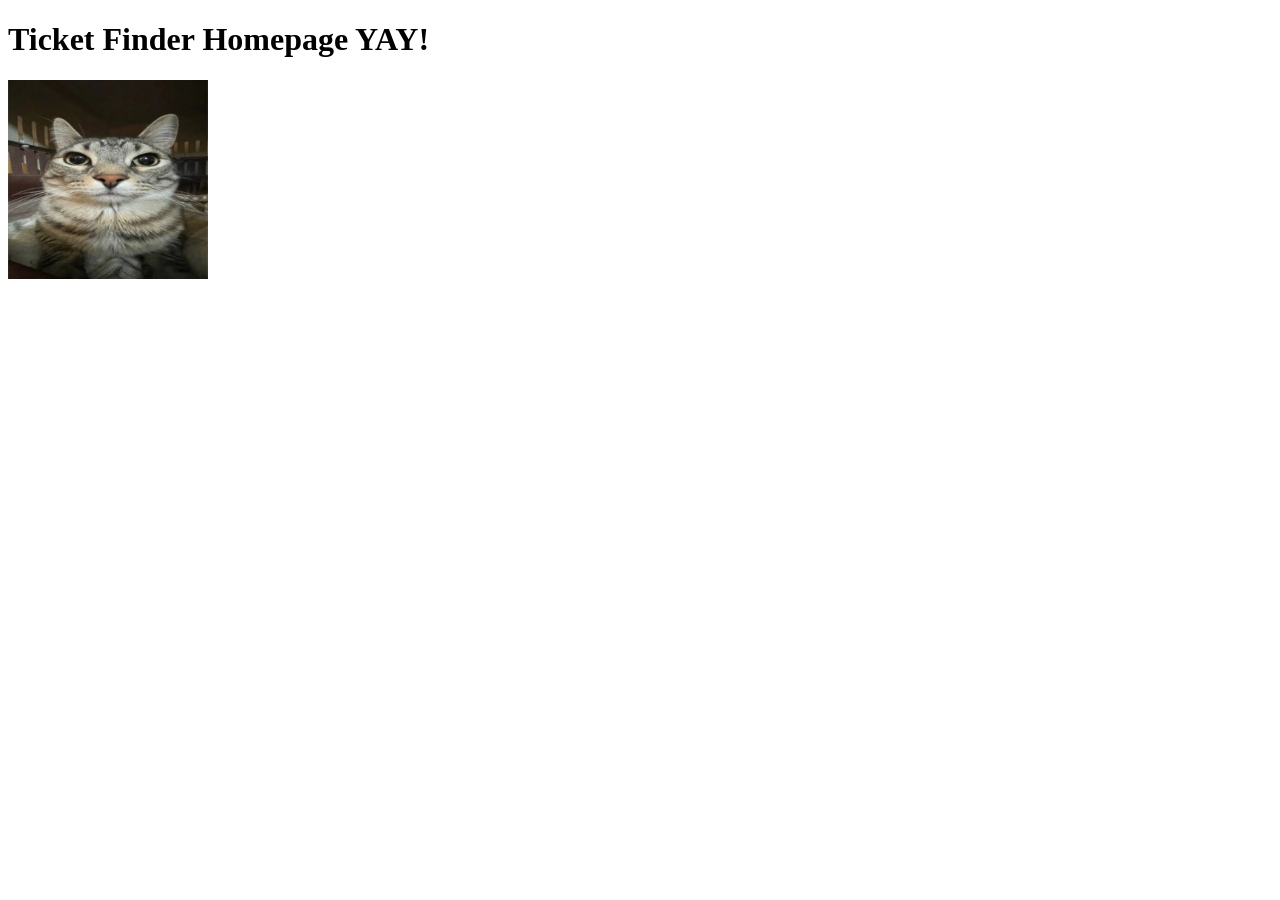
==== index.html @ 70f93f3d "testing" ====
<!DOCTYPE html>
<html lang="en">
    <head>
        <meta charset=”UTF-8” >
        <meta name="viewport" content="width=device-width, initial-scale=1.0">
        <title>Ticket Finder APP</title>
    </head>

    <body>
        <h1>Ticket Finder Homepage YAY!</h1>
        <img src="./cat_img.jpg" alt="closeup of a cat's face" width="200">
    </body>

</html>
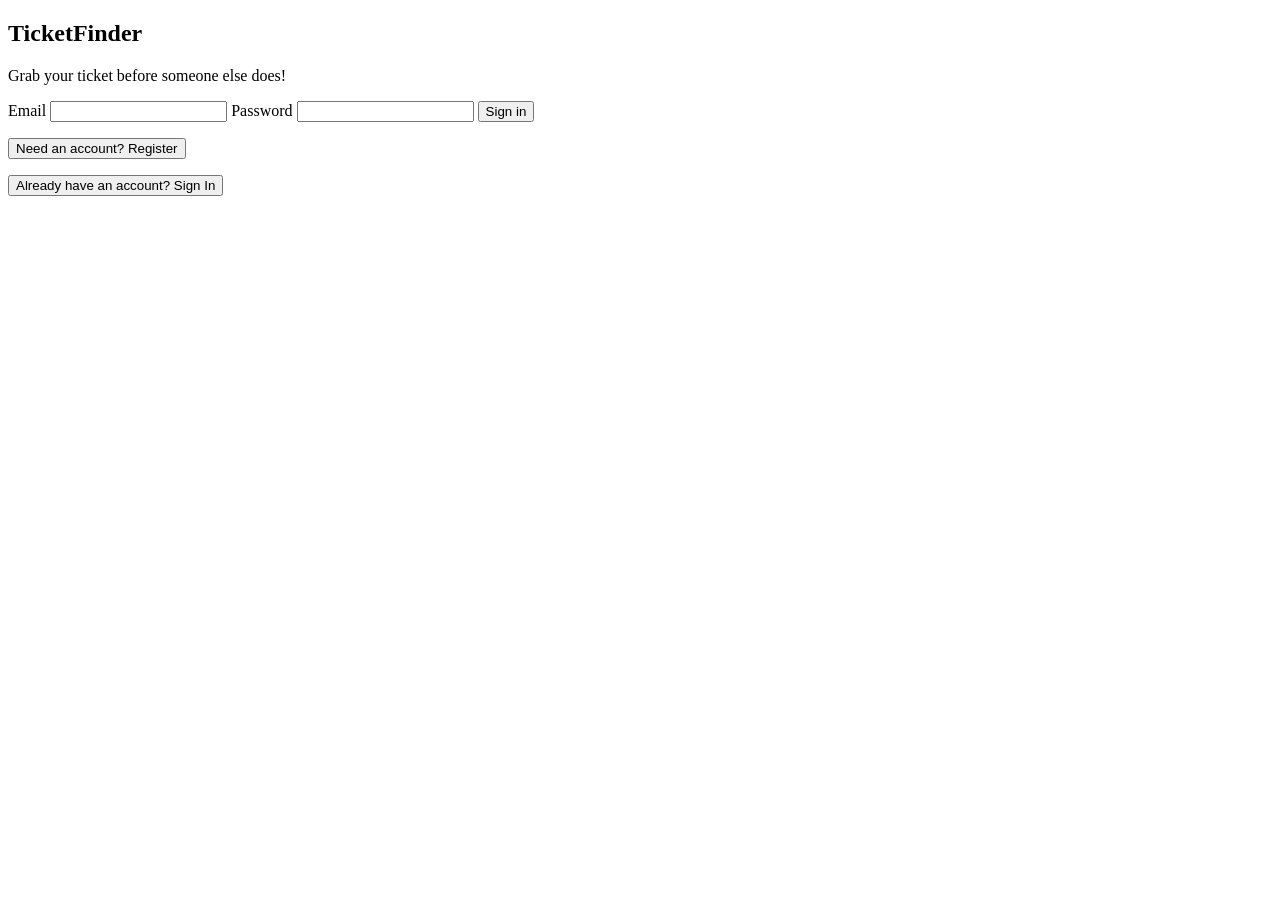
==== commit 5cba448c: "Merge branch 'main' of github.com:arielfevry/TicketFinder" ====
--- a/index.html
+++ b/index.html
@@ -1,14 +1,77 @@
 <!DOCTYPE html>
+
 <html lang="en">
+
     <head>
-        <meta charset=”UTF-8” >
-        <meta name="viewport" content="width=device-width, initial-scale=1.0">
-        <title>Ticket Finder APP</title>
+        <meta charset="utf-8">
+        <meta name="viewport" content="width=device-width, initial-scale=1">
+        <title>TicketFinder</title>
     </head>
+    
+    <body>
+        <main>
 
-    <body>
-        <h1>Ticket Finder Homepage YAY!</h1>
-        <img src="./cat_img.jpg" alt="closeup of a cat's face" width="200">
+        <!-- LOGIN -->
+         <section>
+                <div>
+                    <h1>Ticket<span>Finder</span></h1>
+                    <p>Grab your ticket before someone else does!</p>
+                
+
+                  <!-- Login Form -->
+                    <form id="loginForm">
+
+                        <!-- Email Input -->
+                        <label for="loginEmail">Email</label>
+                        <input name="email", id="loginEmail" type="email" autocomplete="username" required>
+                    
+                        <!-- Password Input -->
+                        <label for="loginPassword">Password</label>
+                        <input name="password", id="loginPassword", type="password" autocomplete="current-password" required>
+
+                        <button type="submit">Sign in</button>
+                        <p id="loginError" role="alert" aria-live="polite"></p>
+                  </form>
+
+                    <!-- Register Form -->
+                    <p id="showRegisterLine">
+                        <button type="button" id="showRegisterBtn">Need an account? Register</button>
+                    </p>
+
+                    <form id="registerForm" hidden novalidate>
+                        <label for="regFirstName">First Name</label>
+                        <input id="regFirstName" name="firstName" required>
+
+                        <label for="regLastName">Last Name</label>
+                        <input id="regLastName" name="lastName" required>
+
+                        <label for="reqEmail">Email</label>
+                        <input id="reqEmail" name="email" type="email" autocomplete="email" required>
+
+                        <label for="reqPassword">Password</label>
+                        <input id="reqPassword" name="password" type="password" autocomplete="new-password" required>
+
+                        <label for="regPasswordConfirm">Confirm Password</label>
+                        <input id="reqPasswordConfirm" type="password" autocomplete="new=password" required>
+
+                        <button type="submit">Create Account</button>
+                        <p id="registerError" role="alert" aria-live="polite"></p>
+                    </form>
+
+                        <p id="showSignInLine">
+                        <button type="button" id="showSignInBtn">Already have an account? Sign In</button>
+                    </p>
+
+
+
+                </div>
+            </section>
+
+        </main>
+
+        <div id="toasts" role="status" aria-live="polite"></div>
+
+        <script src="shared/shared.js"></script>
+        <script src="js/index.js"></script>
     </body>
-
 </html>
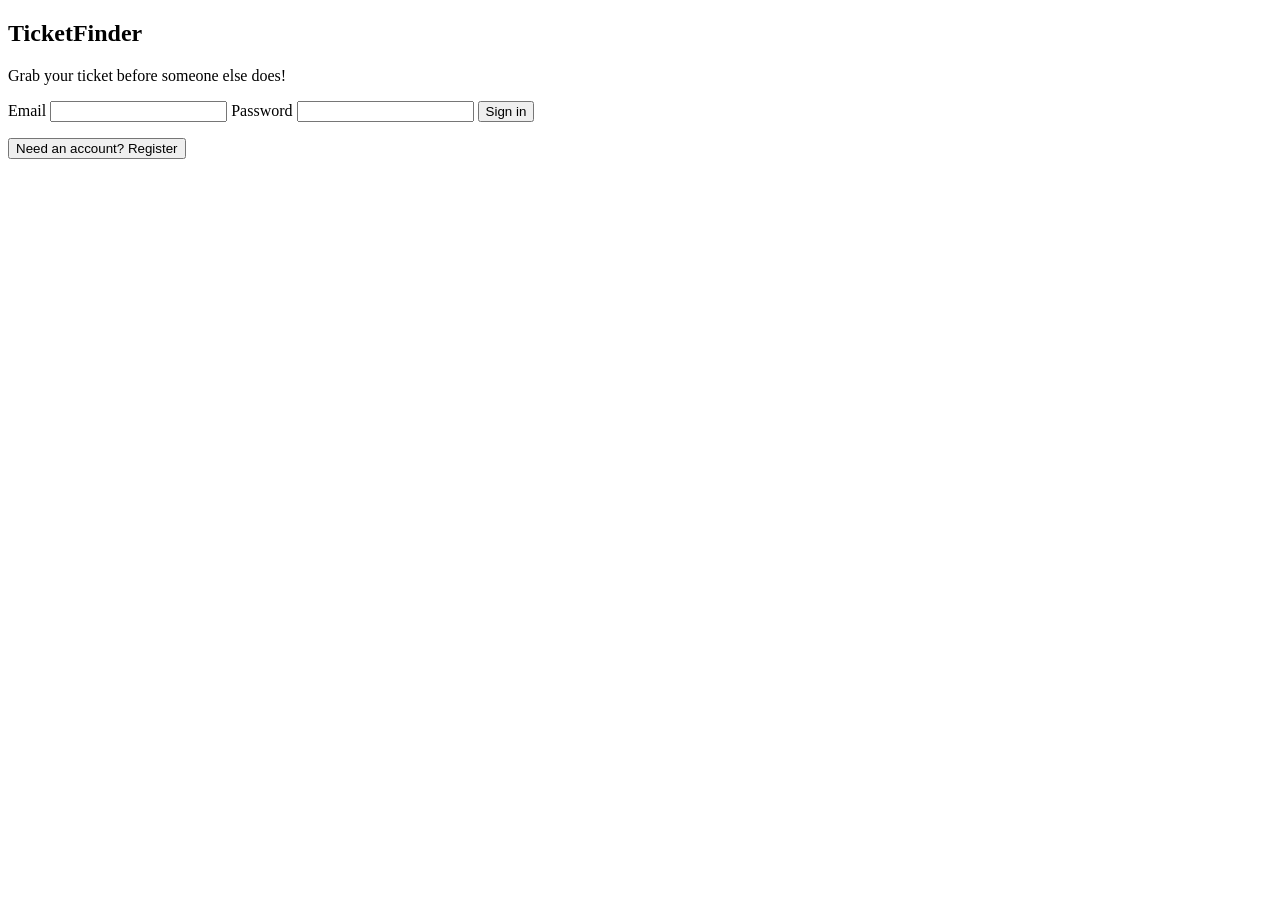
==== commit 84ec0504: "Style: Hid register button" ====
--- a/index.html
+++ b/index.html
@@ -33,33 +33,39 @@
                         <p id="loginError" role="alert" aria-live="polite"></p>
                   </form>
 
+                  
                     <!-- Register Form -->
                     <p id="showRegisterLine">
                         <button type="button" id="showRegisterBtn">Need an account? Register</button>
                     </p>
 
                     <form id="registerForm" hidden novalidate>
+                        <!-- First Name -->
                         <label for="regFirstName">First Name</label>
                         <input id="regFirstName" name="firstName" required>
 
+                        <!-- Last Name -->
                         <label for="regLastName">Last Name</label>
                         <input id="regLastName" name="lastName" required>
 
-                        <label for="reqEmail">Email</label>
-                        <input id="reqEmail" name="email" type="email" autocomplete="email" required>
+                        <!-- Email -->
+                        <label for="regEmail">Email</label>
+                        <input id="regEmail" name="email" type="email" autocomplete="email" required>
 
-                        <label for="reqPassword">Password</label>
-                        <input id="reqPassword" name="password" type="password" autocomplete="new-password" required>
+                        <!-- Password -->
+                        <label for="regPassword">Password</label>
+                        <input id="regPassword" name="password" type="password" autocomplete="new-password" required>
 
+                        <!-- Confirm Password -->
                         <label for="regPasswordConfirm">Confirm Password</label>
-                        <input id="reqPasswordConfirm" type="password" autocomplete="new=password" required>
+                        <input id="regPasswordConfirm" type="password" autocomplete="new=password" required>
 
                         <button type="submit">Create Account</button>
                         <p id="registerError" role="alert" aria-live="polite"></p>
                     </form>
 
                         <p id="showSignInLine">
-                        <button type="button" id="showSignInBtn">Already have an account? Sign In</button>
+                        <button type="button" id="showSignInBtn" hidden>Already have an account? Sign In</button>
                     </p>
 
 
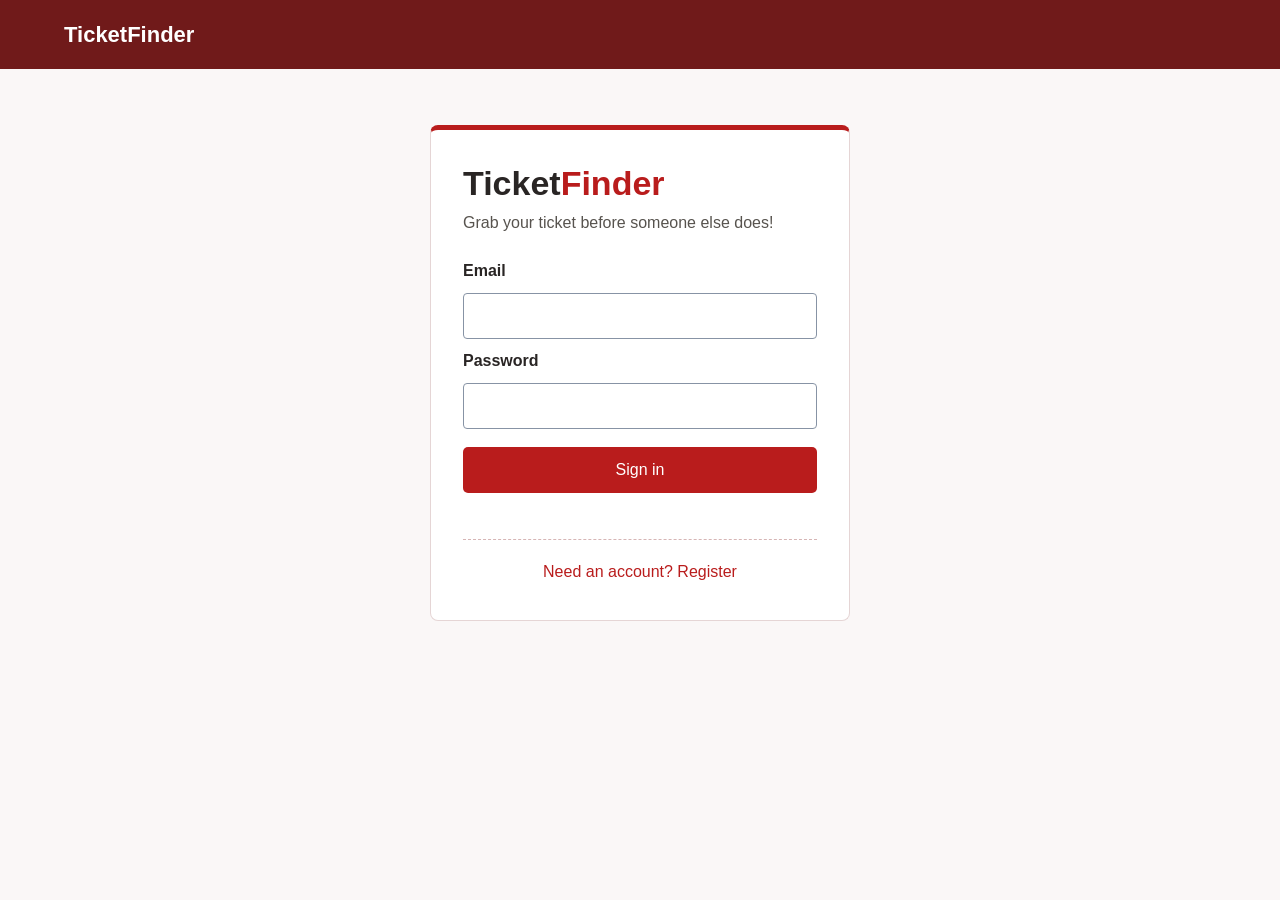
==== commit bdbba974: "Feat: Added CSS styles for Index" ====
--- a/index.html
+++ b/index.html
@@ -5,72 +5,75 @@
     <head>
         <meta charset="utf-8">
         <meta name="viewport" content="width=device-width, initial-scale=1">
-        <title>TicketFinder</title>
+        <title>Sign In | TicketFinder</title>
+
+        <!-- Shared base styles (same as the other pages), then sign-in page styles -->
+        <link rel="stylesheet" href="css/movies.css?v=20260925-3">
+        <link rel="stylesheet" href="css/index.css?v=1">
     </head>
-    
+
     <body>
-        <main>
 
-        <!-- LOGIN -->
-         <section>
-                <div>
-                    <h1>Ticket<span>Finder</span></h1>
-                    <p>Grab your ticket before someone else does!</p>
-                
+        <!-- Header bar (brand only, since no one is signed in yet) -->
+        <header>
+            <a href="index.html">TicketFinder</a>
+        </header>
 
-                  <!-- Login Form -->
-                    <form id="loginForm">
+        <main class="auth-main">
 
-                        <!-- Email Input -->
-                        <label for="loginEmail">Email</label>
-                        <input name="email", id="loginEmail" type="email" autocomplete="username" required>
-                    
-                        <!-- Password Input -->
-                        <label for="loginPassword">Password</label>
-                        <input name="password", id="loginPassword", type="password" autocomplete="current-password" required>
+            <!-- LOGIN -->
+            <section class="auth-card">
+                <h1>Ticket<span>Finder</span></h1>
+                <p class="auth-tagline">Grab your ticket before someone else does!</p>
 
-                        <button type="submit">Sign in</button>
-                        <p id="loginError" role="alert" aria-live="polite"></p>
-                  </form>
+                <!-- Login Form -->
+                <form id="loginForm" class="auth-form">
 
-                  
-                    <!-- Register Form -->
-                    <p id="showRegisterLine">
-                        <button type="button" id="showRegisterBtn">Need an account? Register</button>
-                    </p>
+                    <!-- Email Input -->
+                    <label for="loginEmail">Email</label>
+                    <input name="email" id="loginEmail" type="email" autocomplete="username" required>
 
-                    <form id="registerForm" hidden novalidate>
-                        <!-- First Name -->
-                        <label for="regFirstName">First Name</label>
-                        <input id="regFirstName" name="firstName" required>
+                    <!-- Password Input -->
+                    <label for="loginPassword">Password</label>
+                    <input name="password" id="loginPassword" type="password" autocomplete="current-password" required>
 
-                        <!-- Last Name -->
-                        <label for="regLastName">Last Name</label>
-                        <input id="regLastName" name="lastName" required>
+                    <button type="submit">Sign in</button>
+                    <p id="loginError" class="auth-message" role="alert" aria-live="polite"></p>
+                </form>
 
-                        <!-- Email -->
-                        <label for="regEmail">Email</label>
-                        <input id="regEmail" name="email" type="email" autocomplete="email" required>
+                <p id="showRegisterLine" class="auth-switch">
+                    <button type="button" id="showRegisterBtn" class="link-button">Need an account? Register</button>
+                </p>
 
-                        <!-- Password -->
-                        <label for="regPassword">Password</label>
-                        <input id="regPassword" name="password" type="password" autocomplete="new-password" required>
+                <!-- Register Form -->
+                <form id="registerForm" class="auth-form" hidden novalidate>
+                    <!-- First Name -->
+                    <label for="regFirstName">First Name</label>
+                    <input id="regFirstName" name="firstName" autocomplete="given-name" required>
 
-                        <!-- Confirm Password -->
-                        <label for="regPasswordConfirm">Confirm Password</label>
-                        <input id="regPasswordConfirm" type="password" autocomplete="new=password" required>
+                    <!-- Last Name -->
+                    <label for="regLastName">Last Name</label>
+                    <input id="regLastName" name="lastName" autocomplete="family-name" required>
 
-                        <button type="submit">Create Account</button>
-                        <p id="registerError" role="alert" aria-live="polite"></p>
-                    </form>
+                    <!-- Email -->
+                    <label for="regEmail">Email</label>
+                    <input id="regEmail" name="email" type="email" autocomplete="email" required>
 
-                        <p id="showSignInLine">
-                        <button type="button" id="showSignInBtn" hidden>Already have an account? Sign In</button>
-                    </p>
+                    <!-- Password -->
+                    <label for="regPassword">Password</label>
+                    <input id="regPassword" name="password" type="password" autocomplete="new-password" required>
 
+                    <!-- Confirm Password -->
+                    <label for="regPasswordConfirm">Confirm Password</label>
+                    <input id="regPasswordConfirm" type="password" autocomplete="new-password" required>
 
+                    <button type="submit">Create Account</button>
+                    <p id="registerError" class="auth-message" role="alert" aria-live="polite"></p>
+                </form>
 
-                </div>
+                <p id="showSignInLine" class="auth-switch" hidden>
+                    <button type="button" id="showSignInBtn" class="link-button">Already have an account? Sign In</button>
+                </p>
             </section>
 
         </main>
@@ -80,4 +83,4 @@
         <script src="shared/shared.js"></script>
         <script src="js/index.js"></script>
     </body>
-</html>+</html>
--- a/css/movies.css
+++ b/css/movies.css
@@ -0,0 +1,54 @@
+* { box-sizing: border-box; }
+body { margin: 0; font-family: Arial, sans-serif; line-height: 1.5; color: #292524; background: #faf7f7; }
+a { color: #b91c1c; }
+header { display: flex; align-items: center; flex-wrap: wrap; gap: 20px; padding: 18px 5%; color: white; background: #701a1a; }
+header a { color: white; text-decoration: none; }
+header > a { font-size: 22px; font-weight: bold; }
+nav { display: flex; flex-wrap: wrap; gap: 18px; }
+nav a:hover { text-decoration: underline; }
+#userName { margin-left: auto; }
+main { max-width: 1100px; margin: 32px auto; padding: 0 24px; }
+h1, h2, h3 { line-height: 1.25; }
+#movie-list, #showtime-list { display: grid; grid-template-columns: repeat(auto-fit, minmax(240px, 1fr)); gap: 24px; }
+#movie-list > div, #showtime-list > div, #movie-details:not(:empty), #seat-selection:not(:empty) { padding: 20px; border: 1px solid #dce1e8; border-radius: 8px; background: white; }
+#movie-list > div { display: flex; flex-direction: column; align-items: flex-start; }
+#movie-list img { width: 100%; height: 220px; object-fit: contain; background: #edf0f4; border-radius: 4px; }
+#movie-list p { margin: 0 0 12px; }
+button, #movie-list a { display: inline-block; padding: 10px 16px; border: 1px solid transparent; border-radius: 5px; font: inherit; color: white; background: #b91c1c; text-decoration: none; cursor: pointer; }
+#movie-list a { margin-top: auto; }
+button:hover:not(:disabled), #movie-list a:hover { background: #991b1b; }
+#logoutBtn { border-color: #cbd5e1; background: transparent; }
+a:focus-visible, button:focus-visible, input:focus-visible { outline: 3px solid #d18b00; outline-offset: 3px; }
+button:disabled { color: #4b5563; background: #e5e7eb; cursor: not-allowed; }
+#movie-details, #seat-selection { margin-top: 24px; }
+#movie-details img { max-width: 100%; height: auto; border-radius: 4px; }
+#seat-list { display: flex; flex-wrap: wrap; gap: 10px; }
+input { max-width: 100%; padding: 8px; border: 1px solid #8793a5; border-radius: 4px; font: inherit; }
+#toasts { position: fixed; right: 20px; bottom: 20px; max-width: calc(100% - 40px); }
+#toasts > div { margin-top: 8px; padding: 12px 18px; border-radius: 5px; color: white; background: #701a1a; }
+[hidden] { display: none !important; }
+@media (max-width: 600px) {
+    header { gap: 12px; }
+    nav { width: 100%; }
+    #userName { margin-left: 0; }
+    main { padding: 0 16px; }
+    #movie-list, #showtime-list { grid-template-columns: 1fr; }
+}
+
+header > div { display: flex; align-items: center; flex-wrap: wrap; gap: 16px; margin-left: auto; }
+nav a[aria-current="page"] { text-decoration: underline; text-underline-offset: 6px; }
+label[for="ticketSearch"] { display: block; margin-bottom: 8px; font-weight: bold; }
+#ticketSearch { width: 100%; max-width: 480px; padding: 12px; background: white; }
+#ticketList { display: grid; gap: 18px; margin-top: 24px; }
+#ticketList > article { display: flex; align-items: stretch; justify-content: space-between; border: 1px solid #e5d5d5; border-left: 5px solid #b91c1c; border-radius: 8px; background: white; overflow: hidden; }
+#ticketList > article > div:first-child { padding: 20px; min-width: 0; overflow-wrap: anywhere; }
+#ticketList h3 { margin: 0 0 10px; }
+#ticketList p { margin: 6px 0; }
+#ticketList > article > div:last-child { display: flex; flex-direction: column; align-items: center; justify-content: center; min-width: 90px; padding: 16px; border-left: 1px dashed #d6b5b5; color: #991b1b; background: #fef2f2; }
+#ticketList > article > div:last-child p:last-child { font-size: 28px; font-weight: bold; }
+#ticketList > p { padding: 20px; border: 1px solid #e5d5d5; border-radius: 8px; background: white; }
+@media (max-width: 600px) {
+    header > div { margin-left: 0; }
+    #ticketList > article > div:first-child { padding: 16px; }
+    #ticketList > article > div:last-child { min-width: 70px; padding: 12px; }
+}
--- a/css/index.css
+++ b/css/index.css
@@ -0,0 +1,41 @@
+/*
+TicketFinder - Sign In / Register page
+Loaded after css/movies.css, which provides the shared base styles
+(fonts, colors, header, buttons, inputs, focus rings).
+*/
+
+/* Center the sign-in card below the header */
+.auth-main { display: flex; justify-content: center; margin-top: 56px; }
+
+/* Card: white panel with the same border and radius as the ticket and admin
+   cards, plus a red accent stripe like the ticket cards' left edge */
+.auth-card { width: 100%; max-width: 420px; padding: 32px; border: 1px solid #e5d5d5; border-top: 5px solid #b91c1c; border-radius: 8px; background: white; }
+
+/* Title and tagline */
+.auth-card h1 { margin: 0; font-size: 34px; }
+.auth-card h1 span { color: #b91c1c; }
+.auth-tagline { margin: 6px 0 24px; color: #57534e; }
+
+/* Form layout (matches the admin forms) */
+.auth-form { display: grid; gap: 10px; }
+.auth-form label { font-weight: bold; }
+.auth-form input { width: 100%; padding: 10px; background: white; }
+.auth-form button[type="submit"] { width: 100%; margin-top: 8px; }
+
+/* Error / status messages under each form */
+.auth-message { min-height: 1.5em; margin: 4px 0 0; color: #b91c1c; overflow-wrap: anywhere; }
+.auth-message:empty { margin: 0; }
+
+/* "Need an account?" / "Already have an account?" line, separated by the
+   dashed rule used on the ticket stubs */
+.auth-switch { margin: 12px 0 0; padding-top: 16px; border-top: 1px dashed #d6b5b5; text-align: center; }
+
+/* Text-style button for switching between sign in and register */
+.link-button { padding: 4px 6px; border: none; color: #b91c1c; background: transparent; }
+.link-button:hover:not(:disabled) { color: #991b1b; background: transparent; text-decoration: underline; }
+
+@media (max-width: 600px) {
+    .auth-main { margin-top: 24px; }
+    .auth-card { padding: 24px 20px; }
+    .auth-card h1 { font-size: 28px; }
+}
